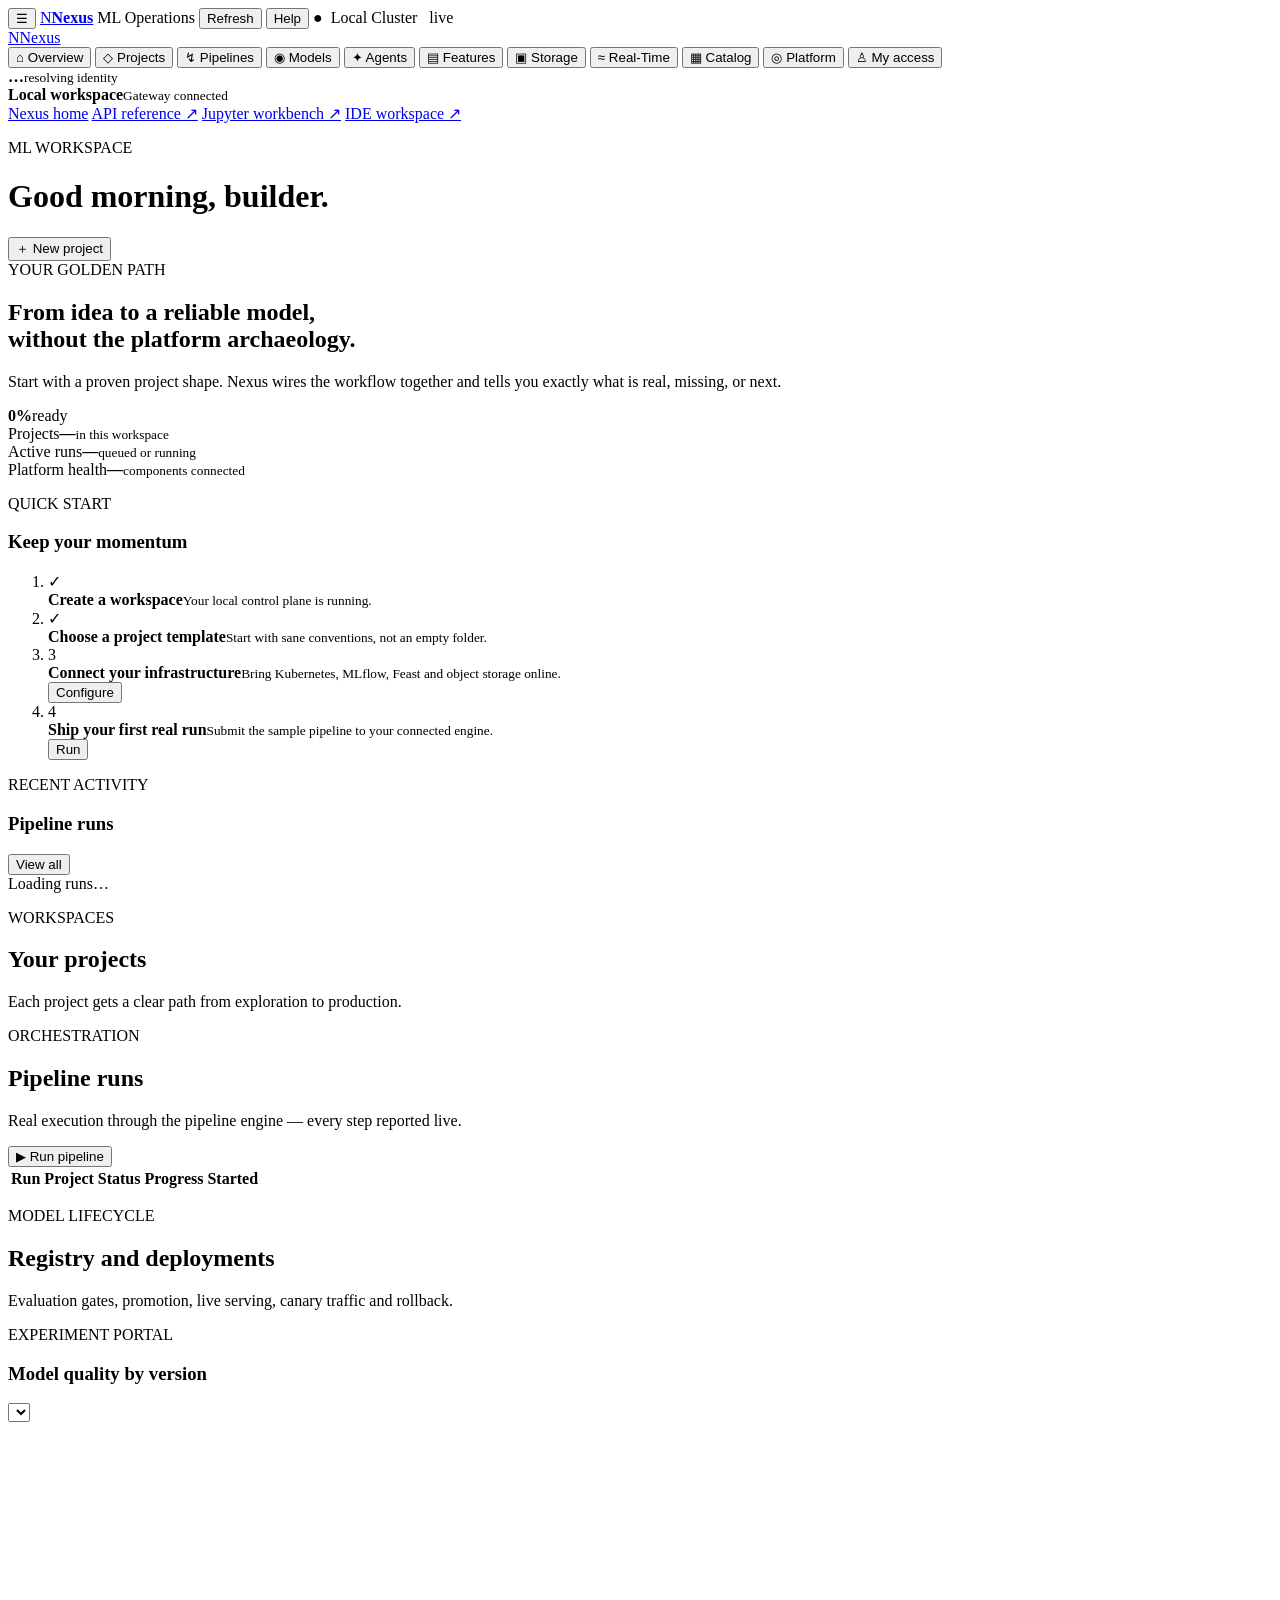
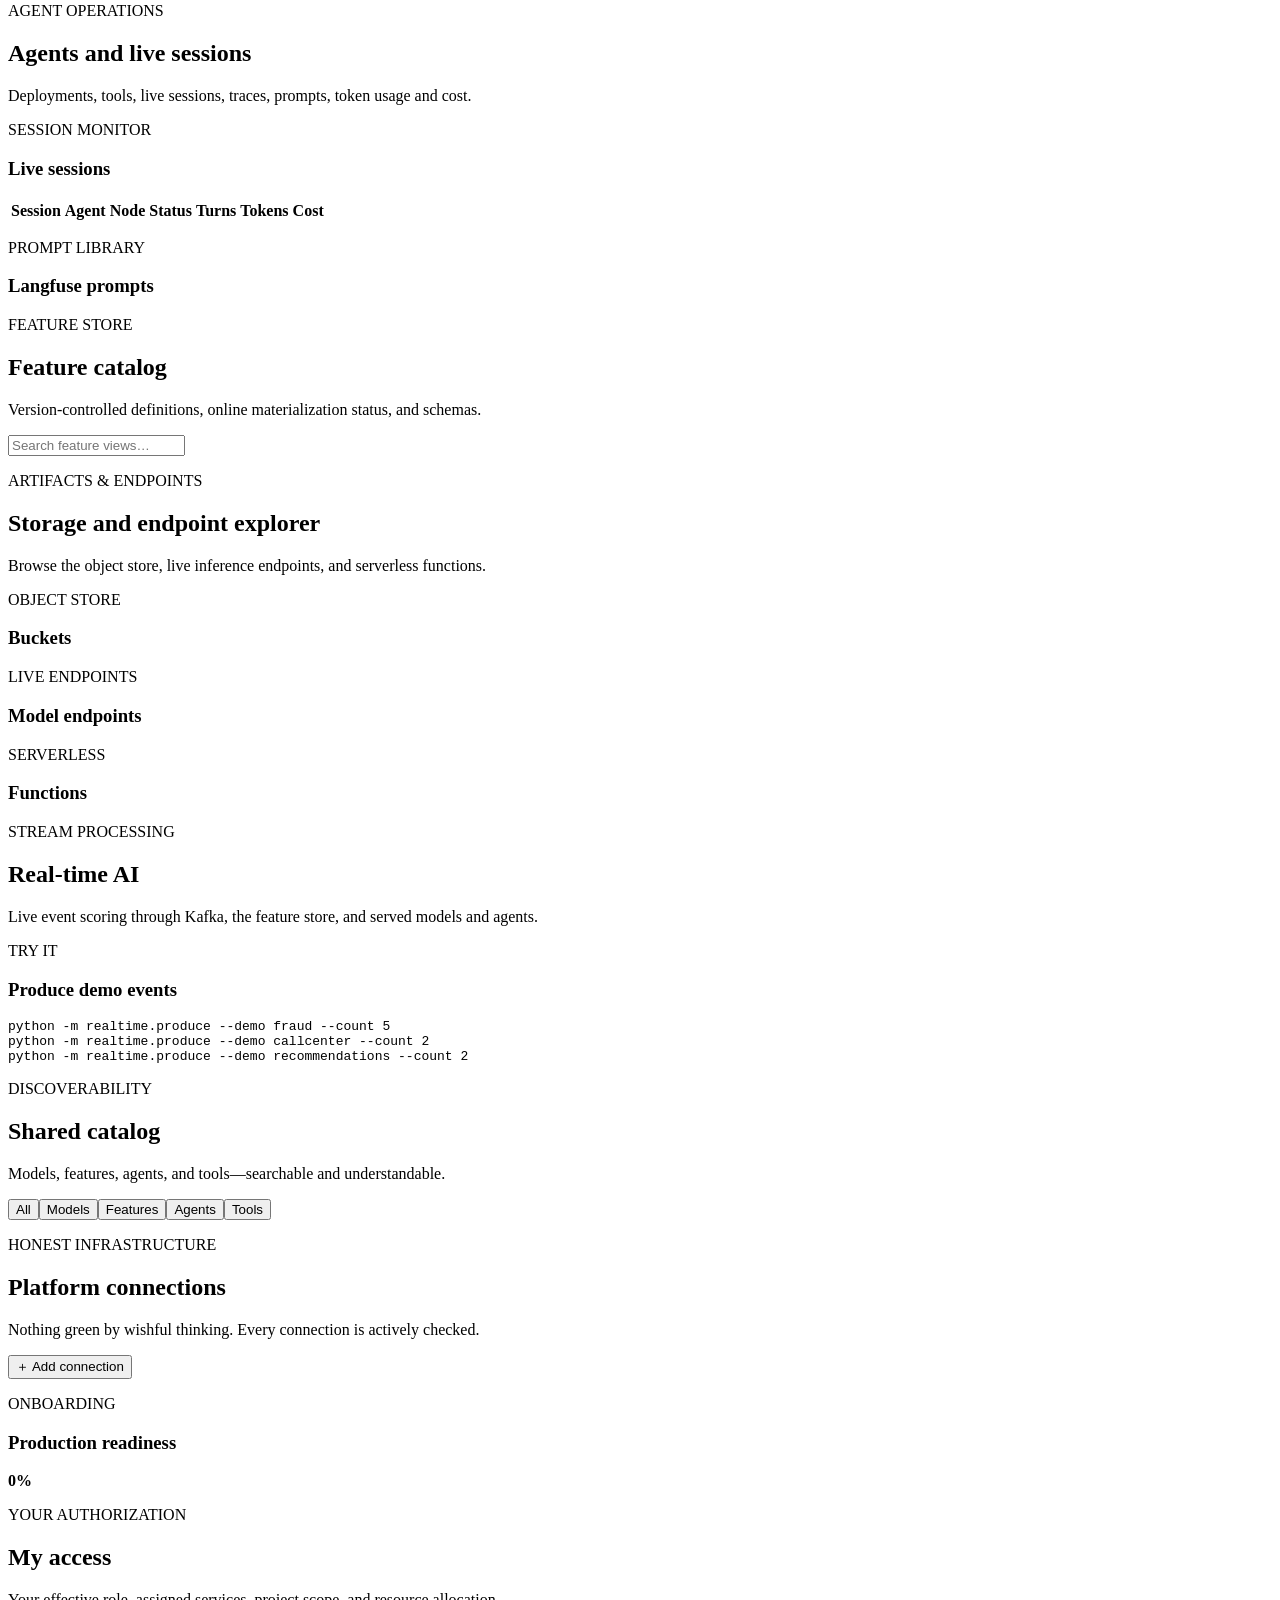
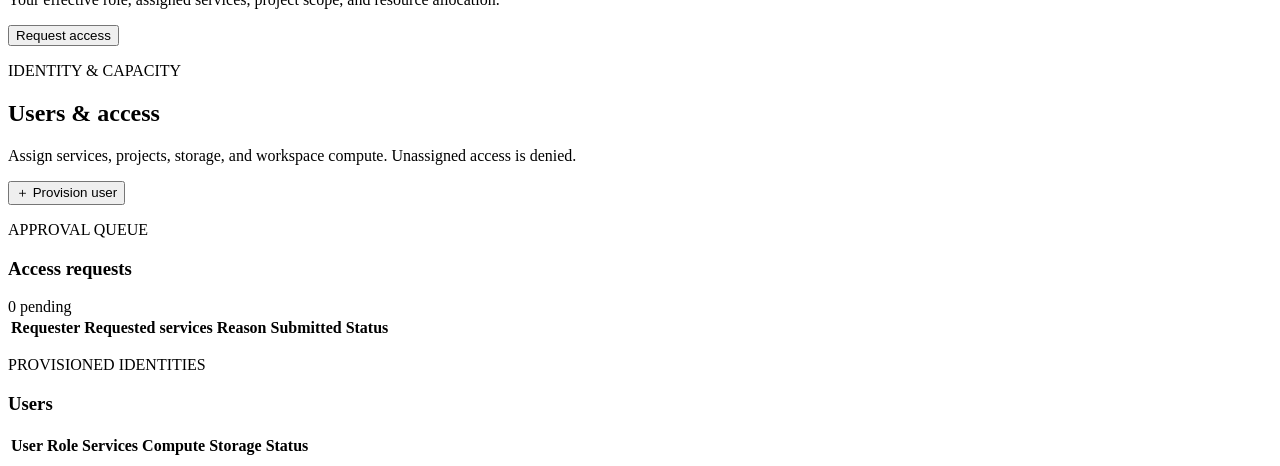
==== go/cmd/gateway/web/console.html @ 567560a2 "feat(auth): require login for console access" ====
<!doctype html>
<html lang="en">
<head>
  <meta charset="UTF-8">
  <meta name="viewport" content="width=device-width, initial-scale=1">
  <title>Nexus Console — ML work without the maze</title>
  <link rel="stylesheet" href="/styles.css">
</head>
<body>
  <div class="app-bar">
    <button class="icon-button" id="sidebar-toggle" aria-label="Collapse navigation" aria-expanded="true" title="Collapse navigation">☰</button>
    <a class="app-brand" href="#" data-view-target="overview"><span class="brand-mark">N</span><b>Nexus</b></a>
    <span class="workspace-label">ML Operations</span>
    <span class="app-spacer"></span>
    <button class="app-action" id="refresh-view">Refresh</button>
    <button class="app-action" id="open-help">Help</button>
    <a class="app-action logout-action" id="logout-link" href="/auth/logout" hidden>Log out</a>
    <span class="menu-user" id="menu-user"></span>
    <span class="menu-status" id="live-indicator">●&nbsp; Local Cluster&nbsp;&nbsp; live</span>
  </div>
  <div class="shell">
    <aside>
      <a class="brand" href="#"><span class="brand-mark">N</span><span>Nexus</span></a>
      <nav aria-label="Main navigation">
        <button class="nav-item active" data-view="overview"><span>⌂</span> Overview</button>
        <button class="nav-item" data-view="projects"><span>◇</span> Projects</button>
        <button class="nav-item" data-view="pipelines"><span>↯</span> Pipelines</button>
        <button class="nav-item" data-view="models"><span>◉</span> Models</button>
        <button class="nav-item" data-view="agents"><span>✦</span> Agents</button>
        <button class="nav-item" data-view="features"><span>▤</span> Features</button>
        <button class="nav-item" data-view="storage"><span>▣</span> Storage</button>
        <button class="nav-item" data-view="realtime"><span>≈</span> Real-Time</button>
        <button class="nav-item" data-view="catalog"><span>▦</span> Catalog</button>
        <button class="nav-item" data-view="platform"><span>◎</span> Platform</button>
        <button class="nav-item" data-view="profile"><span>♙</span> My access</button>
        <button class="nav-item" data-view="access" data-admin-only hidden><span>◈</span> Users &amp; access</button>
      </nav>
      <div class="sidebar-footer">
        <div class="cluster user-chip"><i id="user-dot"></i><span><b id="user-name">…</b><small id="user-role">resolving identity</small></span></div>
        <div class="cluster"><i></i><span><b>Local workspace</b><small>Gateway connected</small></span></div>
        <a href="/">Nexus home</a>
        <a href="/api-docs.html" target="_blank">API reference ↗</a>
        <a href="#" id="workbench-link" target="_blank">Jupyter workbench ↗</a>
        <a href="#" id="ide-link" target="_blank">IDE workspace ↗</a>
      </div>
    </aside>

    <main>
      <header>
        <div><p class="eyebrow">ML WORKSPACE</p><h1 id="page-title">Good morning, builder.</h1></div>
        <button class="primary" id="new-project" data-perm="projects_write">＋ New project</button>
      </header>

      <section id="overview" class="view active">
        <div class="hero">
          <div><span class="pill">YOUR GOLDEN PATH</span><h2>From idea to a reliable model,<br>without the platform archaeology.</h2>
          <p>Start with a proven project shape. Nexus wires the workflow together and tells you exactly what is real, missing, or next.</p></div>
          <div class="progress-ring" id="progress-ring"><strong>0%</strong><span>ready</span></div>
        </div>

        <div class="stat-grid">
          <article class="summary-link" role="button" tabindex="0" data-view-target="projects"><span>Projects</span><strong id="stat-projects">—</strong><small>in this workspace</small></article>
          <article class="summary-link" role="button" tabindex="0" data-view-target="pipelines"><span>Active runs</span><strong id="stat-runs">—</strong><small>queued or running</small></article>
          <article class="summary-link" role="button" tabindex="0" data-view-target="platform"><span>Platform health</span><strong id="stat-health">—</strong><small>components connected</small></article>
        </div>

        <div class="split">
          <article class="panel">
            <div class="panel-heading"><div><p class="eyebrow">QUICK START</p><h3>Keep your momentum</h3></div></div>
            <ol class="checklist">
              <li class="done"><span>✓</span><div><b>Create a workspace</b><small>Your local control plane is running.</small></div></li>
              <li class="done"><span>✓</span><div><b>Choose a project template</b><small>Start with sane conventions, not an empty folder.</small></div></li>
              <li><span>3</span><div><b>Connect your infrastructure</b><small>Bring Kubernetes, MLflow, Feast and object storage online.</small></div><button data-view-target="platform">Configure</button></li>
              <li><span>4</span><div><b>Ship your first real run</b><small>Submit the sample pipeline to your connected engine.</small></div><button data-view-target="pipelines">Run</button></li>
            </ol>
          </article>
          <article class="panel">
            <div class="panel-heading"><div><p class="eyebrow">RECENT ACTIVITY</p><h3>Pipeline runs</h3></div><button class="link" data-view-target="pipelines">View all</button></div>
            <div id="recent-runs" class="run-list loading">Loading runs…</div>
          </article>
        </div>
      </section>

      <section id="projects" class="view"><div class="section-heading"><div><p class="eyebrow">WORKSPACES</p><h2>Your projects</h2><p>Each project gets a clear path from exploration to production.</p></div></div><div id="project-grid" class="card-grid"></div></section>

      <section id="pipelines" class="view">
        <div class="section-heading"><div><p class="eyebrow">ORCHESTRATION</p><h2>Pipeline runs</h2><p>Real execution through the pipeline engine — every step reported live.</p></div><button class="primary" id="run-pipeline" data-perm="pipelines_write">▶ Run pipeline</button></div>
        <div class="panel table-wrap"><table><thead><tr><th>Run</th><th>Project</th><th>Status</th><th>Progress</th><th>Started</th></tr></thead><tbody id="run-table"></tbody></table></div>
      </section>

      <section id="models" class="view">
        <div class="section-heading"><div><p class="eyebrow">MODEL LIFECYCLE</p><h2>Registry and deployments</h2><p>Evaluation gates, promotion, live serving, canary traffic and rollback.</p></div></div>
        <div class="panel chart-panel"><div class="panel-heading"><div><p class="eyebrow">EXPERIMENT PORTAL</p><h3>Model quality by version</h3></div><select id="metric-select"></select></div><canvas id="metric-chart" height="160"></canvas></div>
        <div id="model-grid" class="card-grid"></div>
      </section>

      <section id="agents" class="view">
        <div class="section-heading"><div><p class="eyebrow">AGENT OPERATIONS</p><h2>Agents and live sessions</h2><p>Deployments, tools, live sessions, traces, prompts, token usage and cost.</p></div></div>
        <div id="agent-summary" class="stat-grid"></div>
        <div id="agent-grid" class="card-grid"></div>
        <div class="split">
          <article class="panel table-wrap agent-traces"><div class="panel-heading"><div><p class="eyebrow">SESSION MONITOR</p><h3>Live sessions</h3></div></div><table><thead><tr><th>Session</th><th>Agent</th><th>Node</th><th>Status</th><th>Turns</th><th>Tokens</th><th>Cost</th></tr></thead><tbody id="session-table"></tbody></table></article>
          <article class="panel"><div class="panel-heading"><div><p class="eyebrow">PROMPT LIBRARY</p><h3>Langfuse prompts</h3></div></div><div id="prompt-list" class="prompt-list"></div></article>
        </div>
      </section>

      <section id="features" class="view">
        <div class="section-heading"><div><p class="eyebrow">FEATURE STORE</p><h2>Feature catalog</h2><p>Version-controlled definitions, online materialization status, and schemas.</p></div><input type="search" id="feature-search" placeholder="Search feature views…"></div>
        <div id="feature-grid" class="card-grid"></div>
      </section>

      <section id="storage" class="view">
        <div class="section-heading"><div><p class="eyebrow">ARTIFACTS &amp; ENDPOINTS</p><h2>Storage and endpoint explorer</h2><p>Browse the object store, live inference endpoints, and serverless functions.</p></div></div>
        <div class="split storage-layout">
          <article class="panel"><div class="panel-heading"><div><p class="eyebrow">OBJECT STORE</p><h3 id="storage-title">Buckets</h3></div><button class="link" id="storage-up" hidden>← Back</button></div><div id="storage-browser" class="storage-browser"></div></article>
          <div class="endpoint-stack">
            <article class="panel"><div class="panel-heading"><div><p class="eyebrow">LIVE ENDPOINTS</p><h3>Model endpoints</h3></div></div><div id="endpoint-list" class="endpoint-list"></div></article>
            <article class="panel"><div class="panel-heading"><div><p class="eyebrow">SERVERLESS</p><h3>Functions</h3></div></div><div id="function-list" class="endpoint-list"></div></article>
          </div>
        </div>
      </section>

      <section id="realtime" class="view">
        <div class="section-heading"><div><p class="eyebrow">STREAM PROCESSING</p><h2>Real-time AI</h2><p>Live event scoring through Kafka, the feature store, and served models and agents.</p></div></div>
        <div id="realtime-grid" class="card-grid realtime-grid"></div>
        <article class="panel"><div class="panel-heading"><div><p class="eyebrow">TRY IT</p><h3>Produce demo events</h3></div></div><pre class="hint">python -m realtime.produce --demo fraud --count 5
python -m realtime.produce --demo callcenter --count 2
python -m realtime.produce --demo recommendations --count 2</pre></article>
      </section>

      <section id="catalog" class="view"><div class="section-heading"><div><p class="eyebrow">DISCOVERABILITY</p><h2>Shared catalog</h2><p>Models, features, agents, and tools—searchable and understandable.</p></div><div class="filters"><button class="active" data-kind="">All</button><button data-kind="model">Models</button><button data-kind="feature">Features</button><button data-kind="agent">Agents</button><button data-kind="tool">Tools</button></div></div><div id="catalog-grid" class="card-grid"></div></section>

      <section id="platform" class="view"><div class="section-heading"><div><p class="eyebrow">HONEST INFRASTRUCTURE</p><h2>Platform connections</h2><p>Nothing green by wishful thinking. Every connection is actively checked.</p></div><button class="primary" id="add-connection" data-perm="connections_write">＋ Add connection</button></div><div class="platform-layout"><div class="panel"><div class="panel-heading"><div><p class="eyebrow">ONBOARDING</p><h3>Production readiness</h3></div><strong id="readiness-percent">0%</strong></div><ol id="readiness-list" class="checklist"></ol></div><div><div id="connection-grid" class="card-grid connection-grid"></div><div id="component-grid" class="component-grid"></div></div></div></section>

      <section id="profile" class="view">
        <div class="section-heading"><div><p class="eyebrow">YOUR AUTHORIZATION</p><h2>My access</h2><p>Your effective role, assigned services, project scope, and resource allocation.</p></div><button class="primary" id="request-access">Request access</button></div>
        <div id="my-access-summary"></div>
      </section>

      <section id="access" class="view">
        <div class="section-heading"><div><p class="eyebrow">IDENTITY &amp; CAPACITY</p><h2>Users &amp; access</h2><p>Assign services, projects, storage, and workspace compute. Unassigned access is denied.</p></div><button class="primary" id="add-user-access" data-perm="access_manage">＋ Provision user</button></div>
        <div class="access-admin-stack">
          <article class="panel table-wrap"><div class="panel-heading table-heading"><div><p class="eyebrow">APPROVAL QUEUE</p><h3>Access requests</h3></div><span class="tag" id="access-request-count">0 pending</span></div><table><thead><tr><th>Requester</th><th>Requested services</th><th>Reason</th><th>Submitted</th><th>Status</th><th></th></tr></thead><tbody id="access-request-table"></tbody></table></article>
          <article class="panel table-wrap"><div class="panel-heading table-heading"><div><p class="eyebrow">PROVISIONED IDENTITIES</p><h3>Users</h3></div></div><table><thead><tr><th>User</th><th>Role</th><th>Services</th><th>Compute</th><th>Storage</th><th>Status</th><th></th></tr></thead><tbody id="access-table"></tbody></table></article>
        </div>
      </section>
    </main>
  </div>

  <dialog id="project-dialog">
    <form id="project-form">
      <p class="eyebrow">NEW PROJECT</p><h2>What are you building?</h2><p>Pick the closest starting point. You can change every part later.</p>
      <label>Project name<input name="name" required minlength="3" placeholder="e.g. churn-prediction"></label>
      <label>What is it for?<textarea name="description" placeholder="A short, useful description"></textarea></label>
      <label>Starting template<select name="template"><option value="tabular-classification">Tabular classification</option><option value="forecasting">Time-series forecasting</option><option value="rag-agent">RAG / AI agent</option><option value="blank">Blank expert workspace</option></select></label>
      <p class="form-error" id="form-error"></p><div class="form-actions"><button class="secondary" type="button" data-dialog-close>Cancel</button><button class="primary" type="submit">Create project</button></div>
    </form>
  </dialog>

  <dialog id="submit-dialog">
    <form id="submit-form">
      <p class="eyebrow">RUN PIPELINE</p><h2>Submit a real run</h2><p>The engine executes each step in a container and reports back live.</p>
      <label>Project<select name="project_id" id="submit-project"></select></label>
      <label>Pipeline<select name="name"><option value="training-pipeline">training-pipeline</option></select></label>
      <p class="form-error" id="submit-error"></p><div class="form-actions"><button class="secondary" type="button" data-dialog-close>Cancel</button><button class="primary" type="submit">Submit run</button></div>
    </form>
  </dialog>

  <dialog id="connection-dialog">
    <form id="connection-form">
      <p class="eyebrow">CONNECT SERVICE</p><h2>Add infrastructure</h2><p>Nexus stores only a Kubernetes Secret reference, never raw credentials.</p>
      <label>Service<select name="type"><option value="kubernetes">Kubernetes</option><option value="mlflow">MLflow</option><option value="s3">S3 / MinIO</option><option value="kafka">Kafka REST</option><option value="langfuse">Langfuse</option><option value="prefect">Prefect</option><option value="redis">Redis / Feast</option></select></label>
      <label>Connection name<input name="name" required placeholder="e.g. production-mlflow"></label>
      <label>Health endpoint<input name="endpoint" required type="url" placeholder="https://mlflow.example.com/health"></label>
      <label>Kubernetes Secret<input name="secret_ref" required placeholder="mlflow-credentials"></label>
      <p class="form-error" id="connection-error"></p><div class="form-actions"><button class="secondary" type="button" data-dialog-close>Cancel</button><button class="primary" type="submit">Save and test</button></div>
    </form>
  </dialog>

  <dialog id="access-dialog">
    <form id="access-form" class="provisioning-form">
      <header class="modal-header"><p class="eyebrow">USER PROVISIONING</p><h2>Assign platform access</h2><p>The subject must exactly match the identity provider's <code>sub</code> claim.</p></header>
      <div class="modal-scroll">
        <input name="original_subject" type="hidden"><input name="request_id" type="hidden">
        <section class="form-section"><div class="form-section-title"><span>1</span><div><h3>Identity</h3><p>Who receives this access?</p></div></div>
          <div class="form-grid"><label>Identity subject<input name="subject" required placeholder="e.g. 00u123abc"></label><label>Email<input name="email" type="email" placeholder="user@example.com"></label><label>Role<select name="role"><option value="user">Normal user</option><option value="admin">Administrator</option></select></label></div>
        </section>
        <section class="form-section"><div class="form-section-title"><span>2</span><div><h3>Services and projects</h3><p>Apply least privilege; users can request more later.</p></div></div>
          <div class="checkbox-grid" id="service-grants"></div><label>Assigned project IDs<input name="project_ids" placeholder="prj-a, prj-b"></label>
        </section>
        <section class="form-section"><div class="form-section-title"><span>3</span><div><h3>Resource allocation</h3><p>Set hard workspace and execution boundaries.</p></div></div>
          <div class="quota-grid"><label>vCPUs<input name="vcpus" type="number" min="0" value="2"></label><label>Memory (GB)<input name="memory_gb" type="number" min="0" value="4"></label><label>Maximum VMs<input name="max_vms" type="number" min="0" value="1"></label><label>Maximum projects<input name="max_projects" type="number" min="0" value="2"></label><label>Concurrent runs<input name="max_runs" type="number" min="0" value="1"></label><label>Storage (GB)<input name="storage_gb" type="number" min="0" value="10"></label></div>
          <label>Storage buckets<input name="buckets" placeholder="mlaiops-artifacts, user-data"></label>
        </section>
        <section class="form-section form-section-warning"><label class="inline-check"><input name="disabled" type="checkbox"> Suspend this user immediately</label></section>
      </div>
      <footer class="modal-footer"><p class="form-error" id="access-error"></p><div class="form-actions"><button class="secondary" type="button" data-dialog-close>Cancel</button><button class="primary" type="submit">Save access</button></div></footer>
    </form>
  </dialog>

  <dialog id="access-request-dialog">
    <form id="access-request-form" class="provisioning-form compact-modal">
      <header class="modal-header"><p class="eyebrow">ACCESS REQUEST</p><h2>Request platform access</h2><p>Tell your platform administrators what you need and why.</p></header>
      <div class="modal-scroll"><section class="form-section"><div class="form-section-title"><span>1</span><div><h3>Services</h3><p>Select only the capabilities needed for your work.</p></div></div><div class="checkbox-grid" id="request-service-grants"></div></section><section class="form-section"><div class="form-section-title"><span>2</span><div><h3>Business reason</h3><p>Include the project, team, and expected usage.</p></div></div><label>Reason<textarea name="reason" required minlength="10" rows="5" placeholder="I need pipelines and models for the customer churn project…"></textarea></label></section></div>
      <footer class="modal-footer"><p class="form-error" id="access-request-error"></p><div class="form-actions"><button class="secondary" type="button" data-dialog-close>Cancel</button><button class="primary" type="submit">Submit request</button></div></footer>
    </form>
  </dialog>

  <dialog id="chat-dialog">
    <div class="detail-sheet chat-sheet">
      <p class="eyebrow">AGENT TEST CONSOLE</p><h2 id="chat-agent-name">Agent</h2>
      <div id="chat-log" class="chat-log"><p class="empty">Ask something — the turn runs through the real agent runtime.</p></div>
      <form id="chat-form"><input id="chat-input" placeholder="e.g. When are invoices issued?" autocomplete="off" required><button class="secondary" type="button" data-dialog-close>Cancel</button><button class="primary" type="submit">Send</button></form>
    </div>
  </dialog>

  <dialog id="predict-dialog">
    <div class="detail-sheet">
      <p class="eyebrow">INFERENCE TEST CONSOLE</p><h2 id="predict-model-name">Model</h2>
      <form id="predict-form">
        <label>Request payload (mlflow /invocations)<textarea id="predict-input" rows="5">{"inputs": [[0.1, -1.2, 0.5, 2.0, 0.3, -0.7, 1.1, 0.0, -0.4, 0.9, -1.5, 0.2]]}</textarea></label>
        <div class="form-actions"><button class="secondary" type="button" data-dialog-close>Cancel</button><button class="primary" type="submit">Send prediction request</button></div>
      </form>
      <pre id="predict-output" class="hint"></pre>
    </div>
  </dialog>

  <dialog id="traffic-dialog">
    <form id="traffic-form">
      <p class="eyebrow">AGENT TRAFFIC</p><h2>Set canary traffic</h2><p>Choose the percentage of requests routed to the canary version.</p>
      <label>Canary weight <span id="traffic-value">10%</span><input id="traffic-weight" name="canary_weight" type="range" min="0" max="100" value="10"></label>
      <p class="form-error" id="traffic-error"></p><div class="form-actions"><button class="secondary" type="button" data-dialog-close>Cancel</button><button class="primary" type="submit">Update traffic</button></div>
    </form>
  </dialog>

  <dialog id="function-dialog">
    <form id="function-form">
      <p class="eyebrow">SERVERLESS FUNCTION</p><h2 id="function-name">Invoke function</h2>
      <label>JSON payload<textarea id="function-payload" rows="6">{}</textarea></label>
      <p class="form-error" id="function-error"></p><pre id="function-output" class="hint"></pre>
      <div class="form-actions"><button class="secondary" type="button" data-dialog-close>Cancel</button><button class="primary" type="submit">Invoke function</button></div>
    </form>
  </dialog>

  <dialog id="about-dialog"><div class="detail-sheet"><p class="eyebrow">ABOUT</p><h2>Nexus</h2><div id="about-detail"></div><div class="form-actions"><button class="secondary" type="button" data-dialog-close>Close</button></div></div></dialog>
  <dialog id="preview-dialog"><div class="detail-sheet"><div id="preview-detail"></div><div class="form-actions"><button class="secondary" type="button" data-dialog-close>Close</button></div></div></dialog>
  <dialog id="run-dialog"><div class="detail-sheet"><div id="run-detail"></div><div class="form-actions"><button class="secondary" type="button" data-dialog-close>Close</button></div></div></dialog>
  <dialog id="metadata-dialog"><div class="detail-sheet"><div id="metadata-detail"></div><div class="form-actions"><button class="secondary" type="button" data-dialog-close>Close</button></div></div></dialog>
  <div id="toast" role="status"></div>
  <script src="/app.js"></script>
</body>
</html>
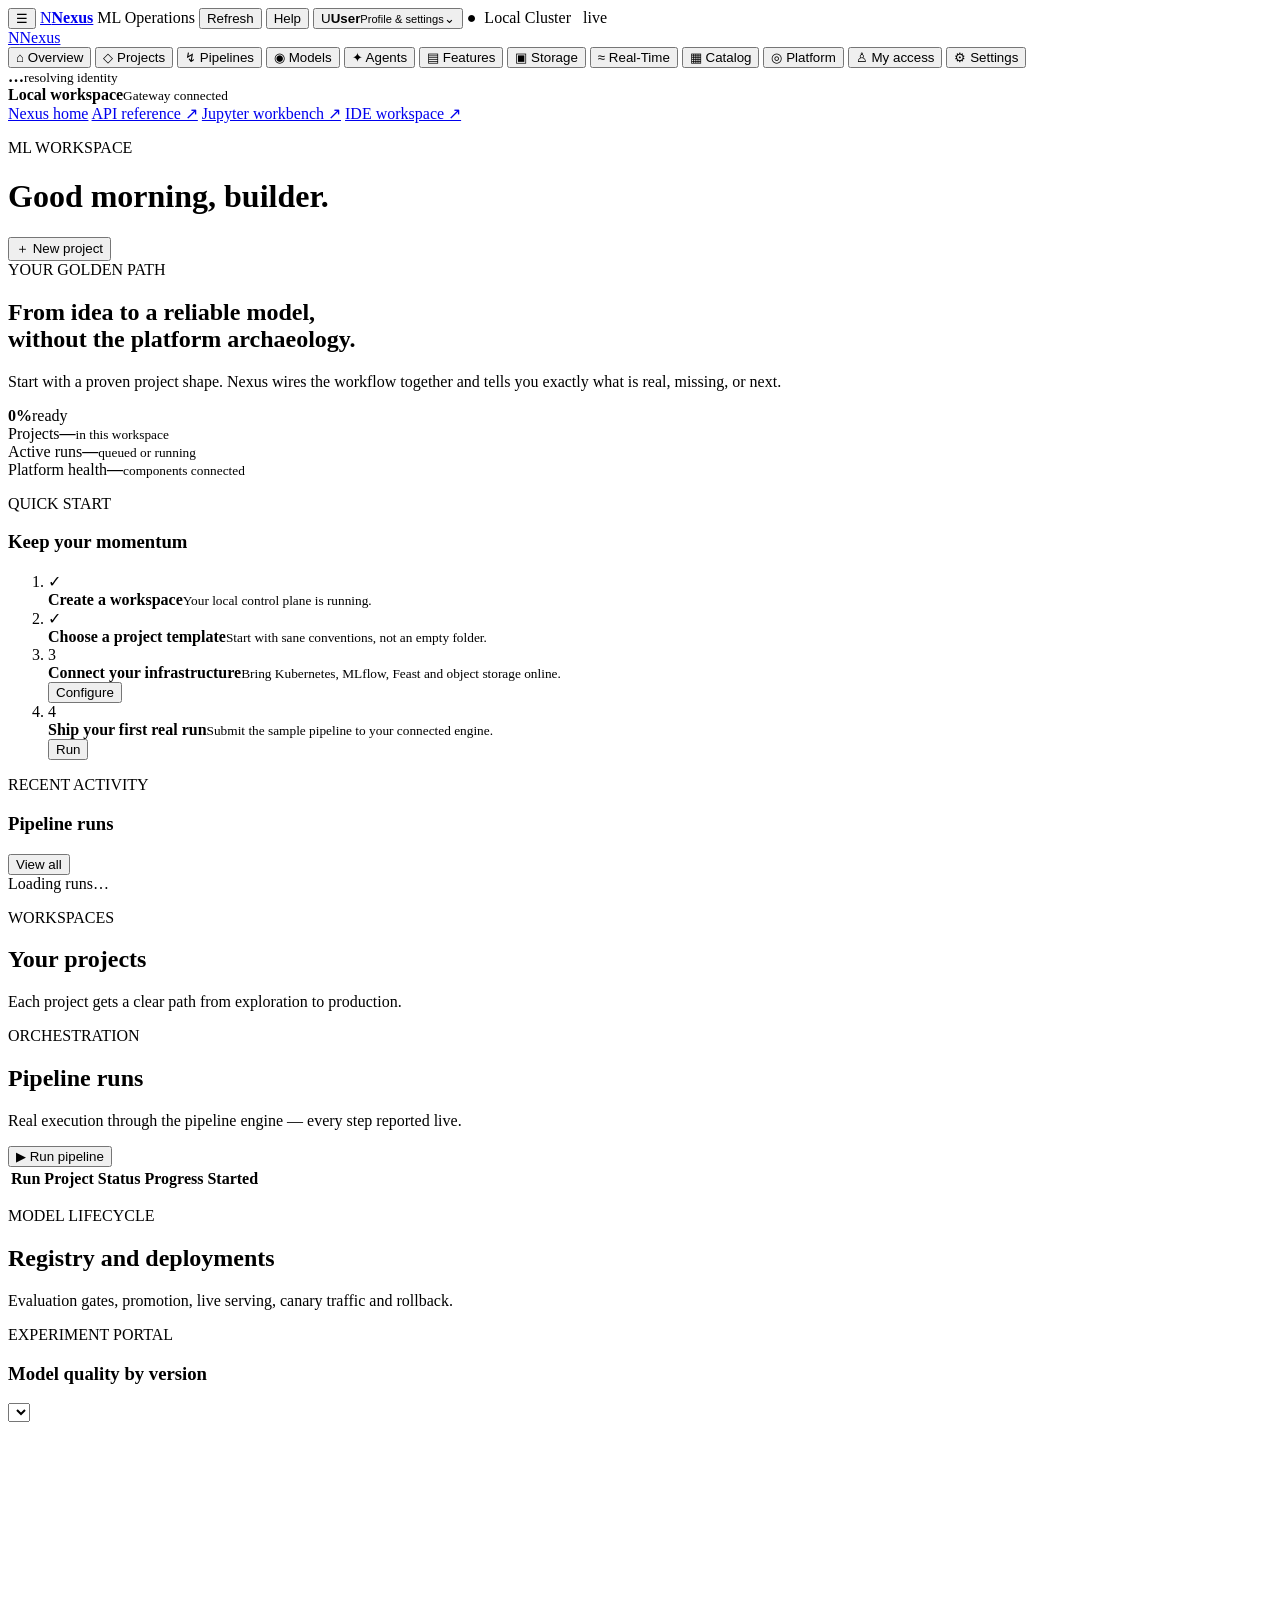
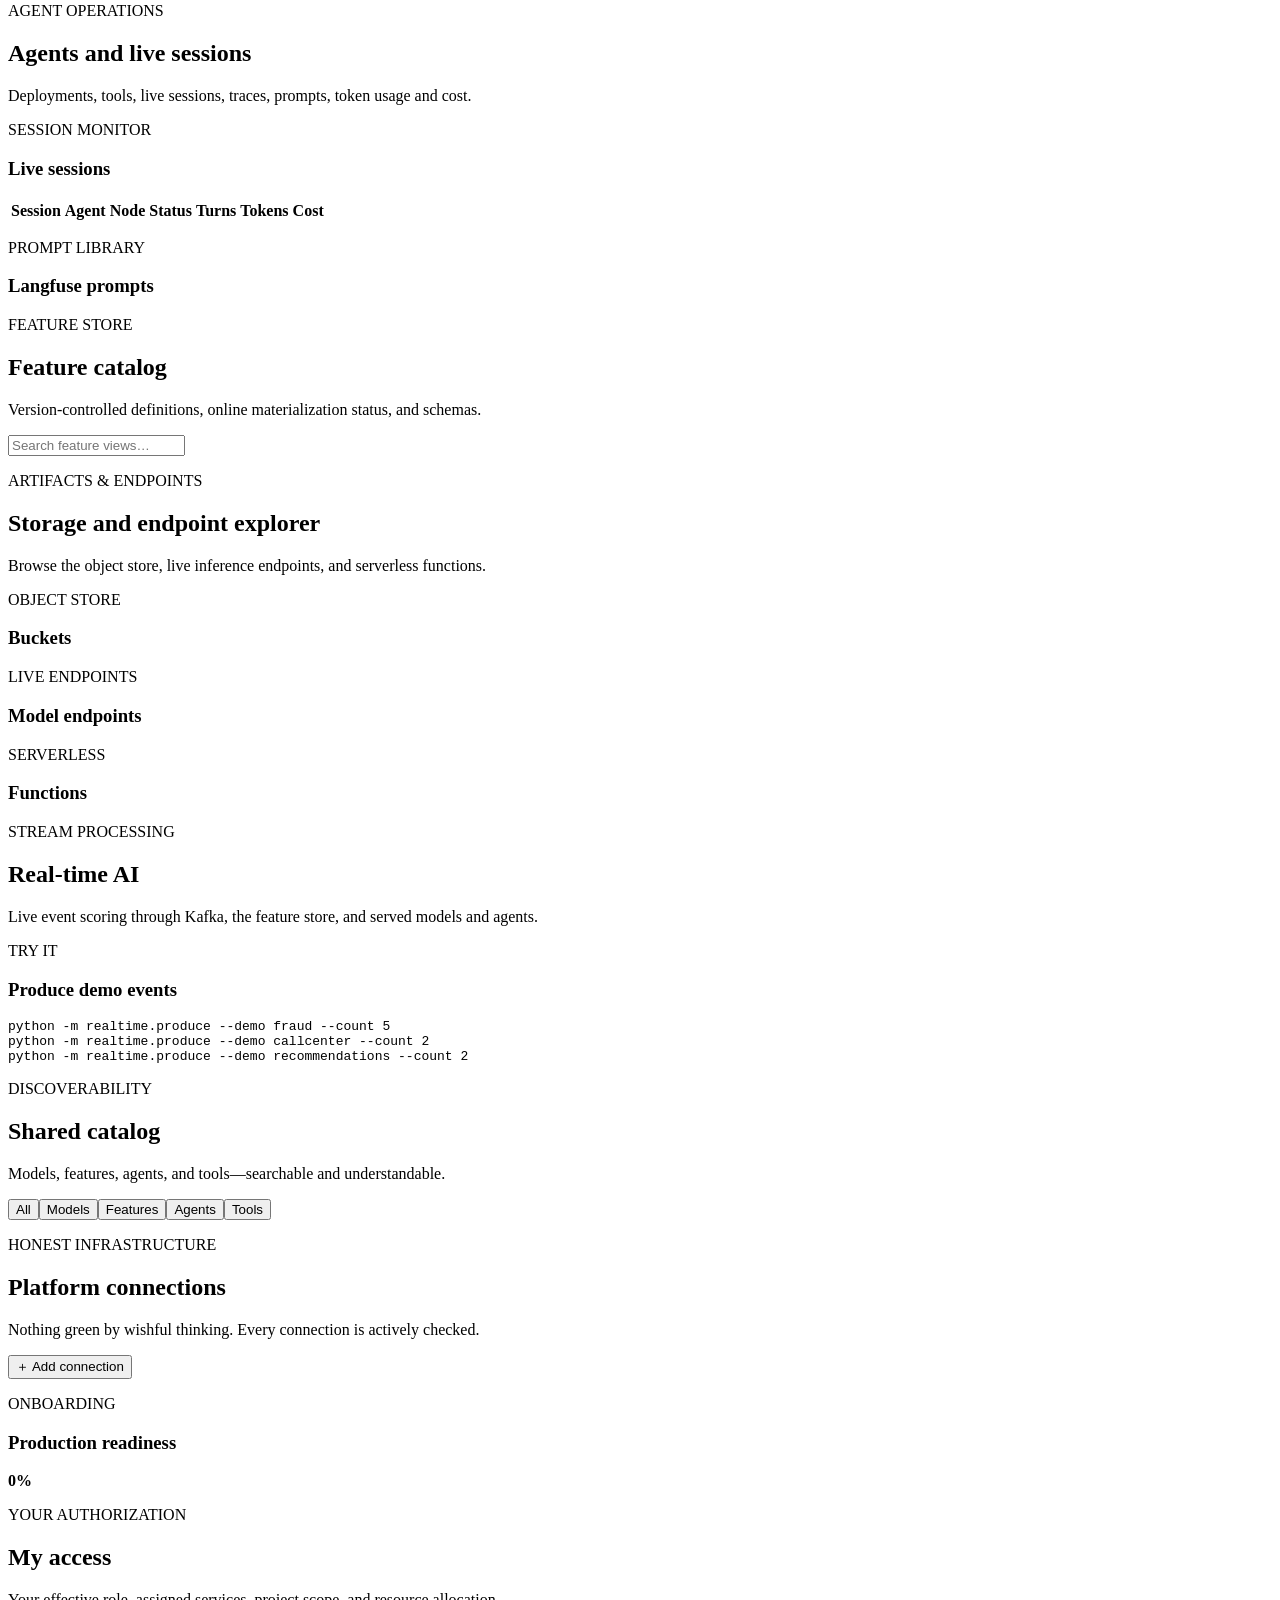
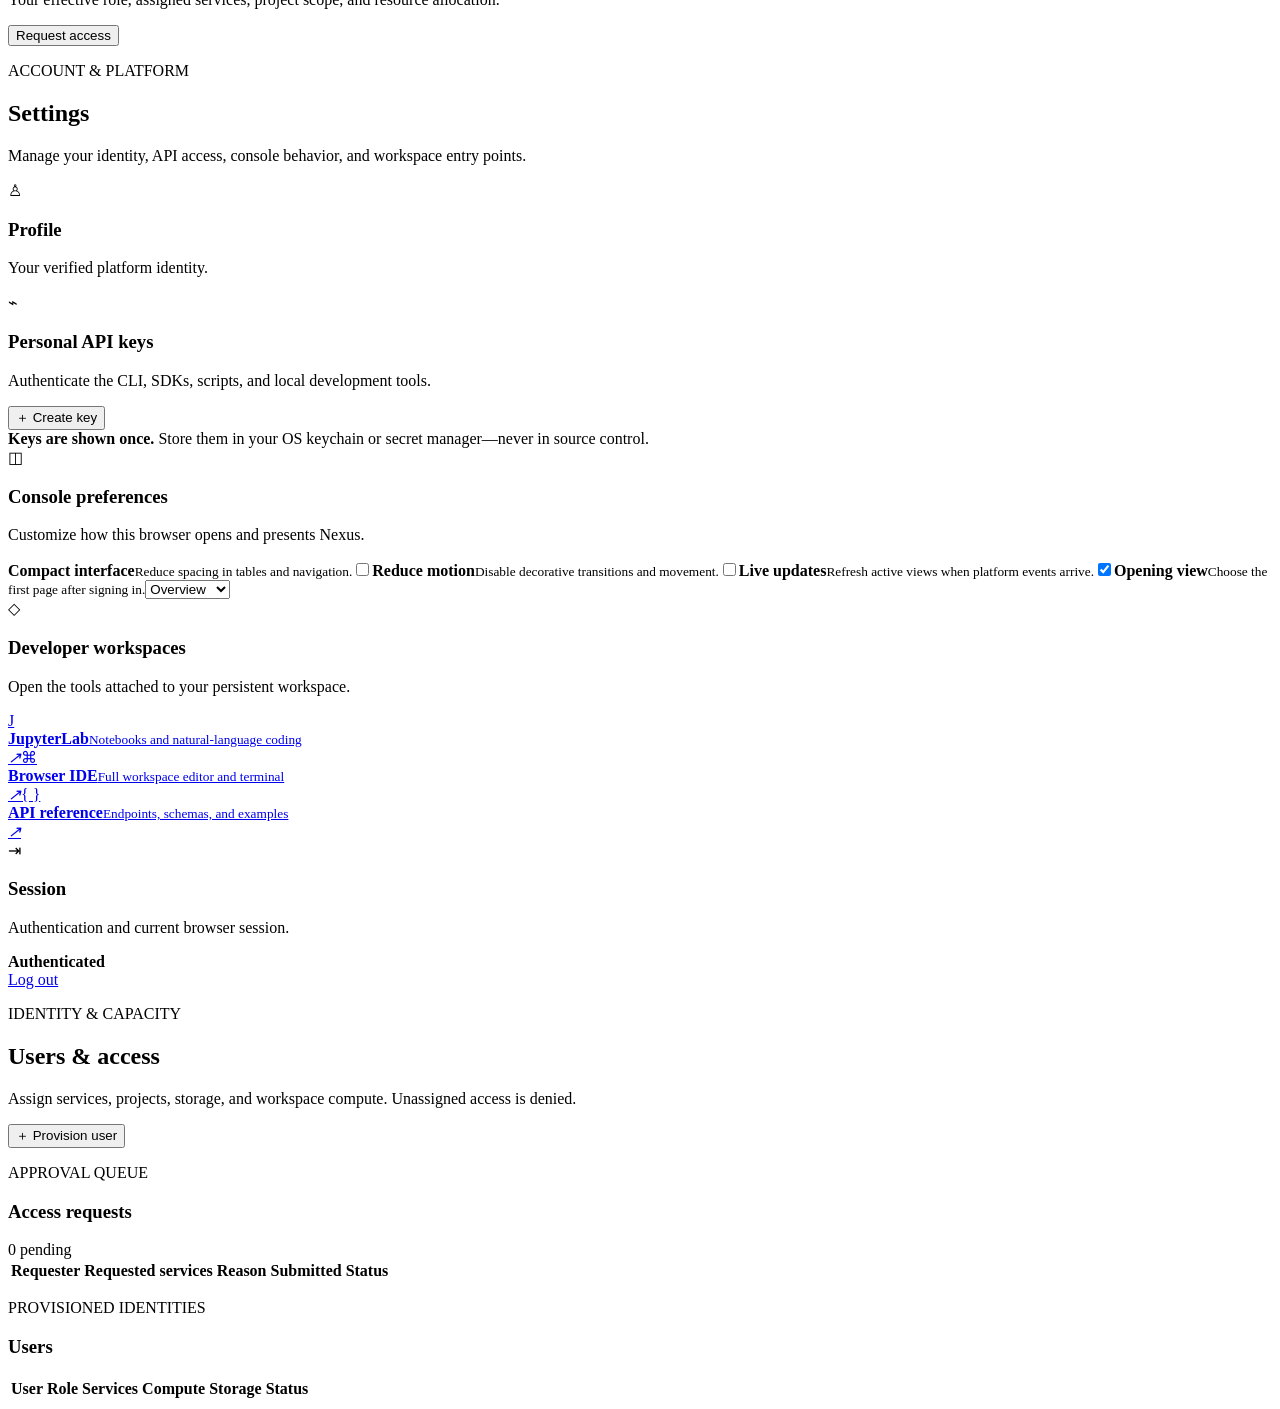
==== commit 5b074f5e: "feat(settings): add account controls and scoped API keys" ====
--- a/go/cmd/gateway/web/console.html
+++ b/go/cmd/gateway/web/console.html
@@ -14,8 +14,7 @@
     <span class="app-spacer"></span>
     <button class="app-action" id="refresh-view">Refresh</button>
     <button class="app-action" id="open-help">Help</button>
-    <a class="app-action logout-action" id="logout-link" href="/auth/logout" hidden>Log out</a>
-    <span class="menu-user" id="menu-user"></span>
+    <button class="account-button" id="account-button" type="button" aria-label="Open profile settings"><span class="account-avatar" id="account-avatar">U</span><span class="account-copy"><b id="menu-user">User</b><small>Profile &amp; settings</small></span><span>⌄</span></button>
     <span class="menu-status" id="live-indicator">●&nbsp; Local Cluster&nbsp;&nbsp; live</span>
   </div>
   <div class="shell">
@@ -33,6 +32,7 @@
         <button class="nav-item" data-view="catalog"><span>▦</span> Catalog</button>
         <button class="nav-item" data-view="platform"><span>◎</span> Platform</button>
         <button class="nav-item" data-view="profile"><span>♙</span> My access</button>
+        <button class="nav-item" data-view="settings"><span>⚙</span> Settings</button>
         <button class="nav-item" data-view="access" data-admin-only hidden><span>◈</span> Users &amp; access</button>
       </nav>
       <div class="sidebar-footer">
@@ -42,6 +42,7 @@
         <a href="/api-docs.html" target="_blank">API reference ↗</a>
         <a href="#" id="workbench-link" target="_blank">Jupyter workbench ↗</a>
         <a href="#" id="ide-link" target="_blank">IDE workspace ↗</a>
+        <a class="sidebar-logout logout-action" href="/auth/logout" hidden>Log out <span>↗</span></a>
       </div>
     </aside>
 
@@ -135,6 +136,17 @@
       <section id="profile" class="view">
         <div class="section-heading"><div><p class="eyebrow">YOUR AUTHORIZATION</p><h2>My access</h2><p>Your effective role, assigned services, project scope, and resource allocation.</p></div><button class="primary" id="request-access">Request access</button></div>
         <div id="my-access-summary"></div>
+      </section>
+
+      <section id="settings" class="view">
+        <div class="section-heading"><div><p class="eyebrow">ACCOUNT &amp; PLATFORM</p><h2>Settings</h2><p>Manage your identity, API access, console behavior, and workspace entry points.</p></div></div>
+        <div class="settings-layout">
+          <article class="panel settings-card profile-settings-card"><div class="settings-card-heading"><span class="settings-icon">♙</span><div><h3>Profile</h3><p>Your verified platform identity.</p></div></div><div id="settings-profile"></div></article>
+          <article class="panel settings-card api-token-card"><div class="settings-card-heading"><span class="settings-icon">⌁</span><div><h3>Personal API keys</h3><p>Authenticate the CLI, SDKs, scripts, and local development tools.</p></div><button class="primary" id="create-api-token">＋ Create key</button></div><div class="security-note"><b>Keys are shown once.</b> Store them in your OS keychain or secret manager—never in source control.</div><div id="api-token-list" class="settings-list"></div></article>
+          <article class="panel settings-card"><div class="settings-card-heading"><span class="settings-icon">◫</span><div><h3>Console preferences</h3><p>Customize how this browser opens and presents Nexus.</p></div></div><div class="setting-rows"><label class="setting-row"><span><b>Compact interface</b><small>Reduce spacing in tables and navigation.</small></span><input type="checkbox" id="setting-compact"></label><label class="setting-row"><span><b>Reduce motion</b><small>Disable decorative transitions and movement.</small></span><input type="checkbox" id="setting-motion"></label><label class="setting-row"><span><b>Live updates</b><small>Refresh active views when platform events arrive.</small></span><input type="checkbox" id="setting-live" checked></label><label class="setting-row"><span><b>Opening view</b><small>Choose the first page after signing in.</small></span><select id="setting-start-view"><option value="overview">Overview</option><option value="projects">Projects</option><option value="pipelines">Pipelines</option><option value="profile">My access</option><option value="settings">Settings</option></select></label></div></article>
+          <article class="panel settings-card"><div class="settings-card-heading"><span class="settings-icon">◇</span><div><h3>Developer workspaces</h3><p>Open the tools attached to your persistent workspace.</p></div></div><div class="workspace-actions"><a class="button-like" id="settings-jupyter" href="#" target="_blank"><span>J</span><div><b>JupyterLab</b><small>Notebooks and natural-language coding</small></div><i>↗</i></a><a class="button-like" id="settings-ide" href="#" target="_blank"><span>⌘</span><div><b>Browser IDE</b><small>Full workspace editor and terminal</small></div><i>↗</i></a><a class="button-like" href="/api-docs.html" target="_blank"><span>{ }</span><div><b>API reference</b><small>Endpoints, schemas, and examples</small></div><i>↗</i></a></div></article>
+          <article class="panel settings-card danger-settings"><div class="settings-card-heading"><span class="settings-icon">⇥</span><div><h3>Session</h3><p>Authentication and current browser session.</p></div></div><div class="session-row"><div><b id="settings-auth-mode">Authenticated</b><small id="settings-session-identity"></small></div><a class="secondary logout-action" href="/auth/logout">Log out</a></div></article>
+        </div>
       </section>
 
       <section id="access" class="view">
@@ -206,6 +218,17 @@
     </form>
   </dialog>
 
+  <dialog id="api-token-dialog">
+    <form id="api-token-form" class="provisioning-form compact-modal">
+      <header class="modal-header"><p class="eyebrow">PERSONAL API KEY</p><h2>Create a scoped key</h2><p>Use the smallest scope and shortest lifetime your tool needs.</p></header>
+      <div class="modal-scroll"><section class="form-section"><label>Key name<input name="name" required minlength="3" placeholder="e.g. laptop CLI"></label><label>Expires after<select name="expires_in_days"><option value="7">7 days</option><option value="30" selected>30 days</option><option value="90">90 days</option><option value="365">1 year</option></select></label></section><section class="form-section"><div class="form-section-title"><span>✓</span><div><h3>Service scopes</h3><p>The key cannot exceed your current access.</p></div></div><div class="checkbox-grid" id="token-service-scopes"></div></section><section class="form-section"><label>Project IDs <input name="project_ids" placeholder="Optional: prj-a, prj-b"></label></section></div>
+      <footer class="modal-footer"><p class="form-error" id="api-token-error"></p><div class="form-actions"><button class="secondary" type="button" data-dialog-close>Cancel</button><button class="primary" type="submit">Create key</button></div></footer>
+    </form>
+  </dialog>
+
+  <dialog id="api-token-secret-dialog"><div class="detail-sheet token-secret-sheet"><p class="eyebrow">KEY CREATED</p><h2>Copy your key now</h2><p>This secret will not be shown again.</p><div class="token-secret"><code id="api-token-secret"></code><button id="copy-api-token">Copy</button></div><pre class="hint">export MLAIOPS_TOKEN="your-key"
+mlaiops projects list</pre><div class="form-actions"><button class="primary" type="button" data-dialog-close>I have saved it</button></div></div></dialog>
+
   <dialog id="chat-dialog">
     <div class="detail-sheet chat-sheet">
       <p class="eyebrow">AGENT TEST CONSOLE</p><h2 id="chat-agent-name">Agent</h2>
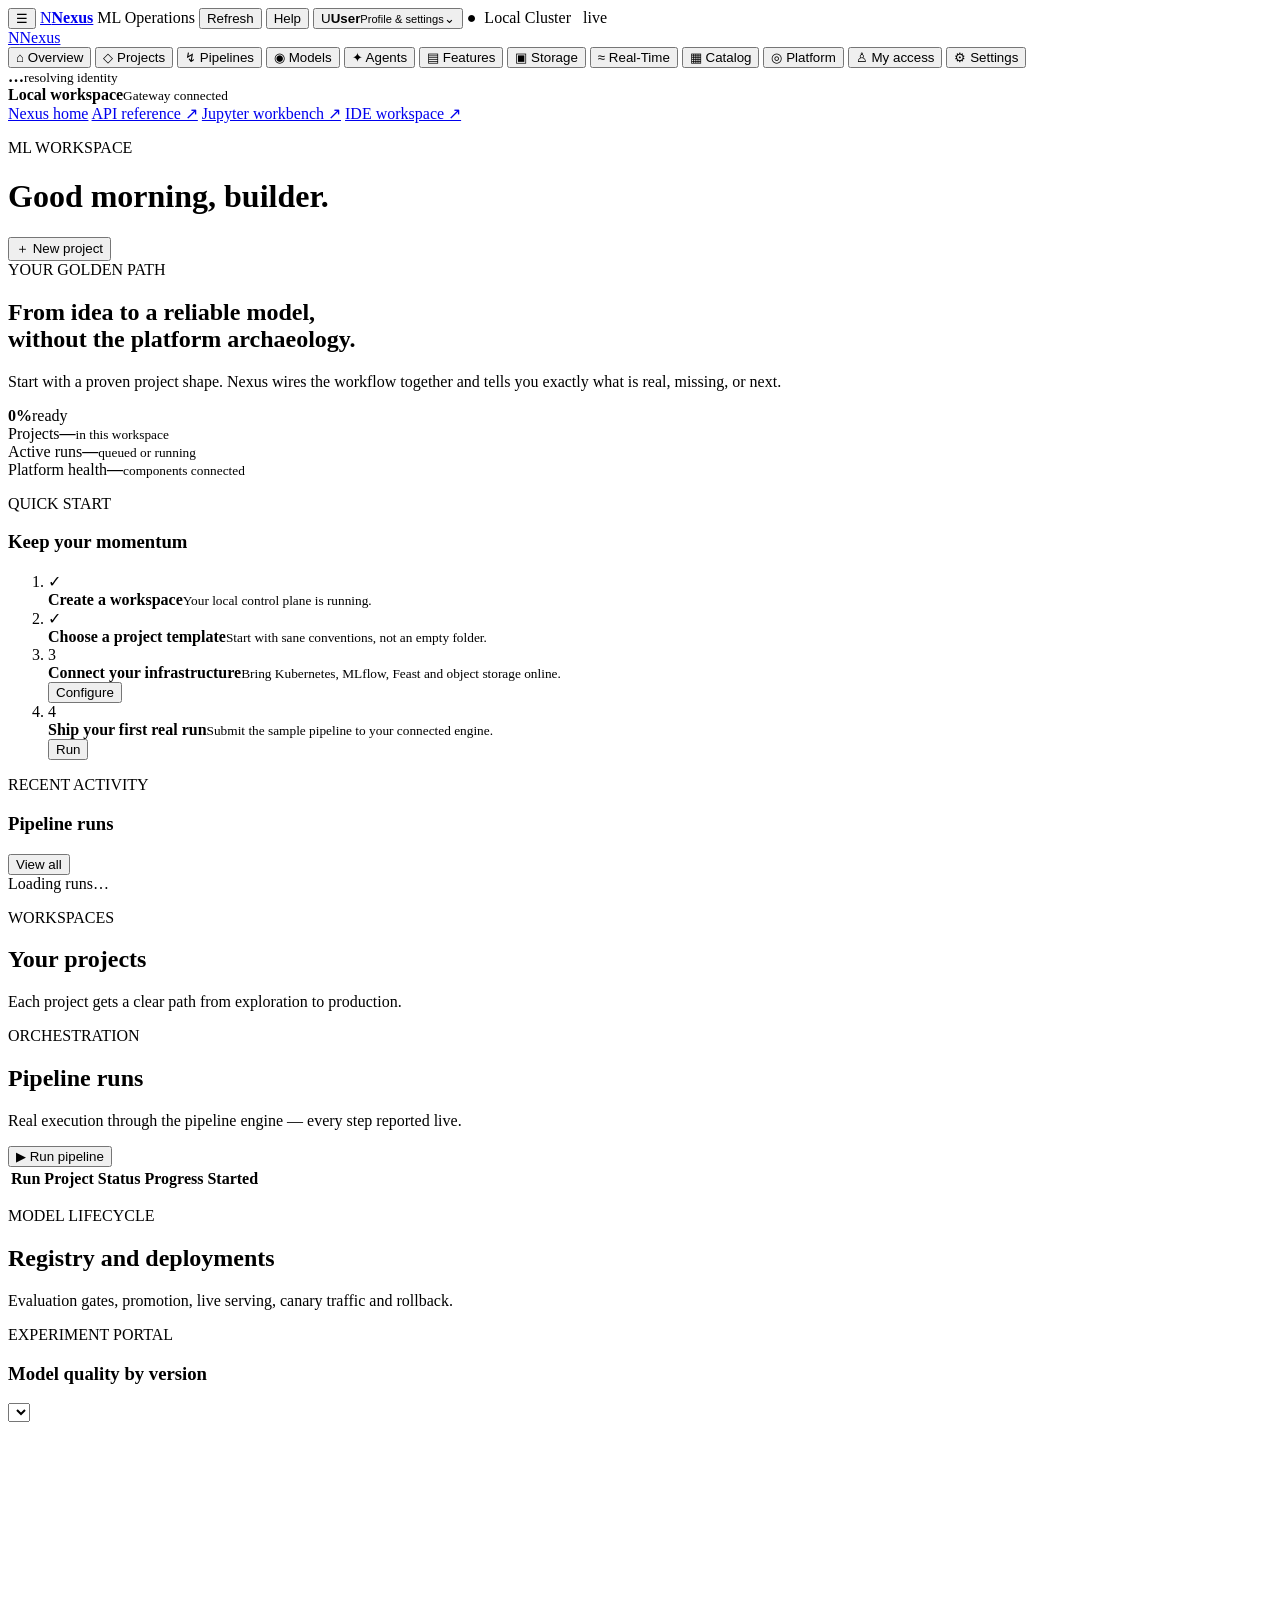
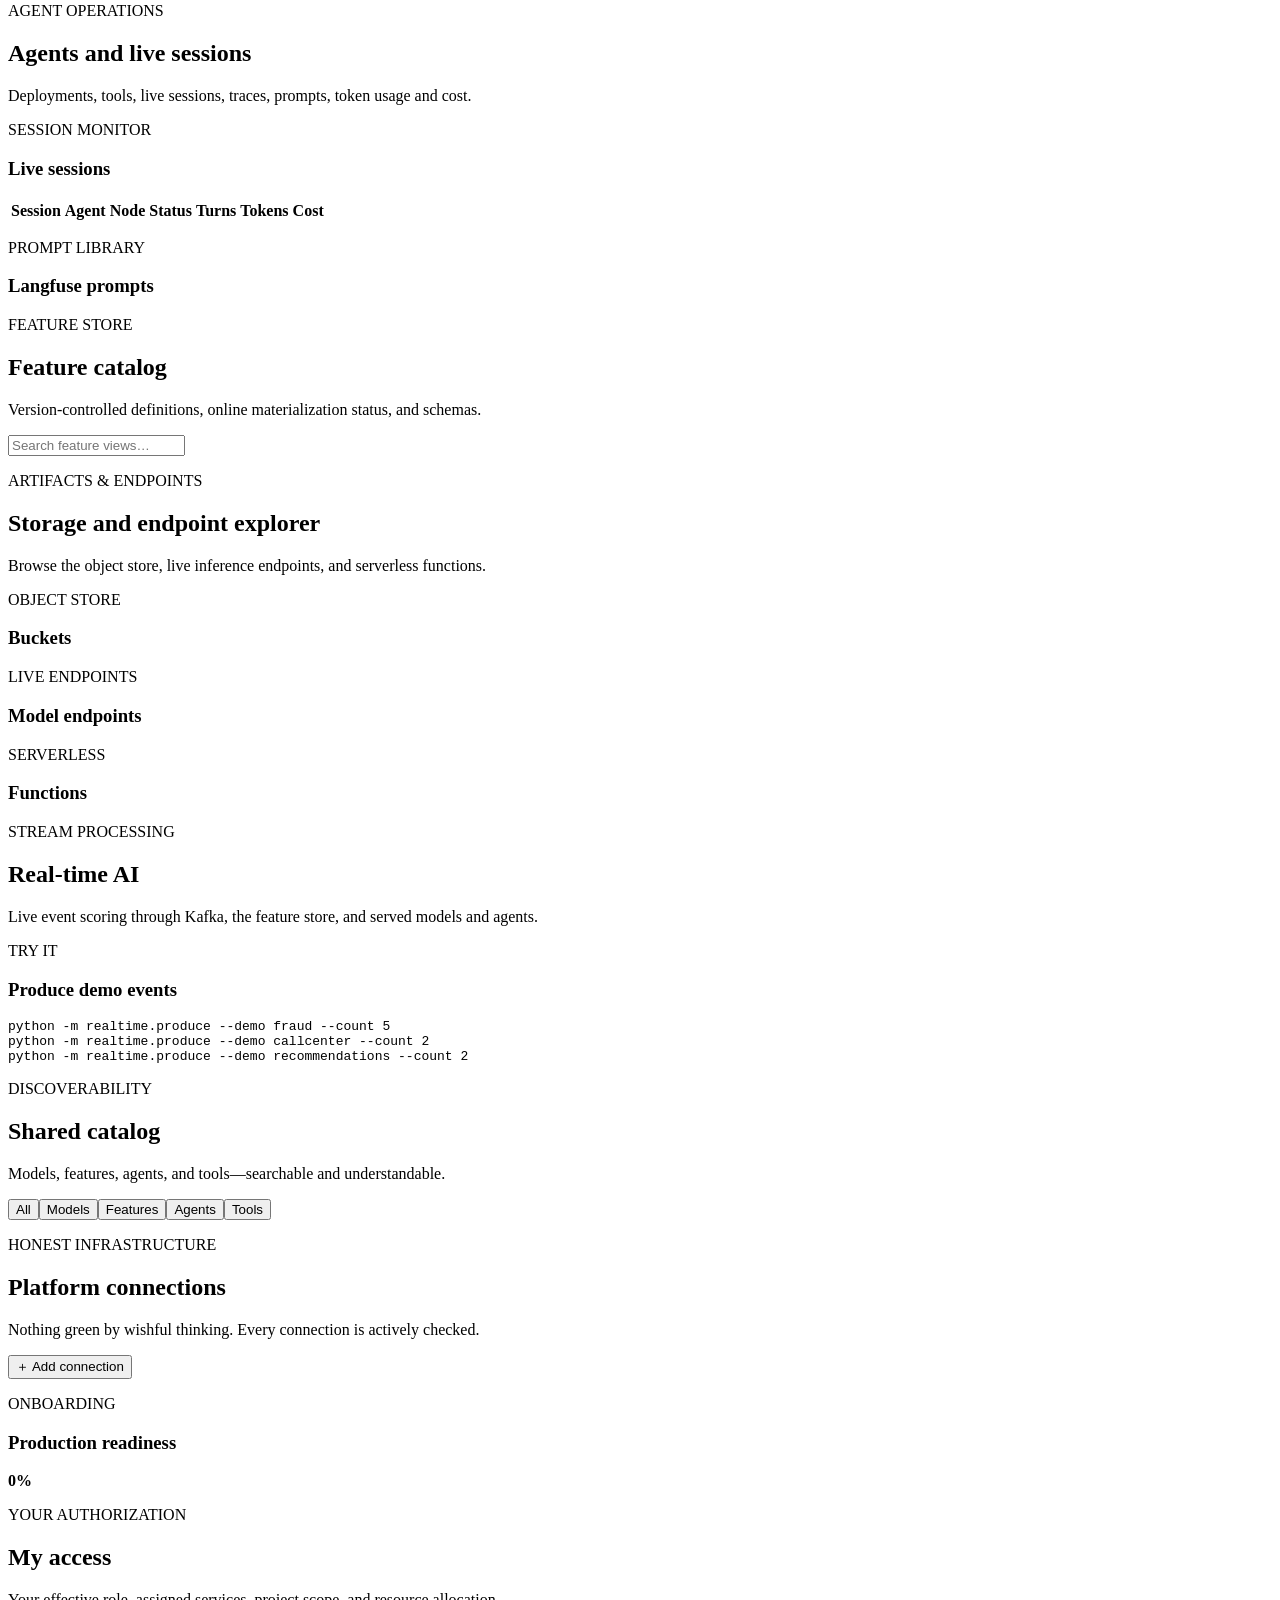
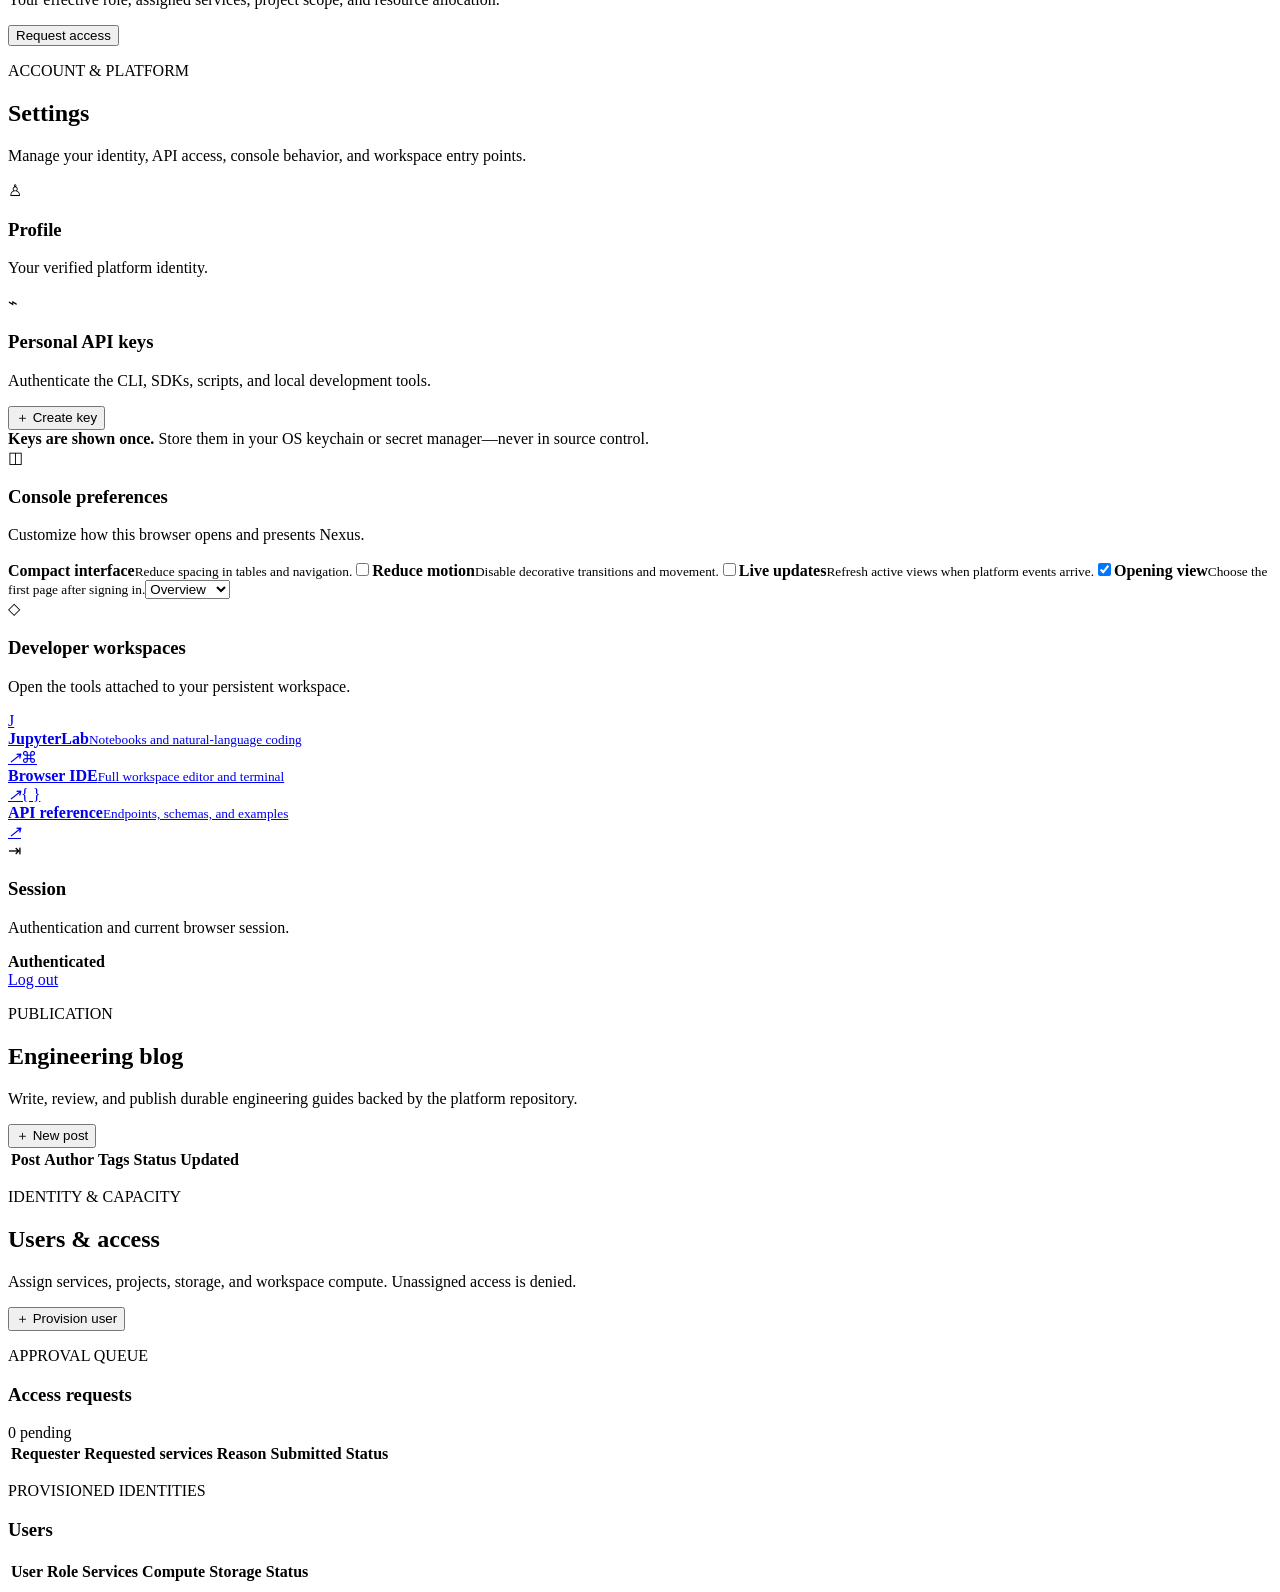
==== commit ff7fac14: "feat(blog): add persisted engineering publication" ====
--- a/go/cmd/gateway/web/console.html
+++ b/go/cmd/gateway/web/console.html
@@ -33,6 +33,7 @@
         <button class="nav-item" data-view="platform"><span>◎</span> Platform</button>
         <button class="nav-item" data-view="profile"><span>♙</span> My access</button>
         <button class="nav-item" data-view="settings"><span>⚙</span> Settings</button>
+        <button class="nav-item" data-view="blogs" data-admin-only hidden><span>✎</span> Engineering blog</button>
         <button class="nav-item" data-view="access" data-admin-only hidden><span>◈</span> Users &amp; access</button>
       </nav>
       <div class="sidebar-footer">
@@ -147,6 +148,11 @@
           <article class="panel settings-card"><div class="settings-card-heading"><span class="settings-icon">◇</span><div><h3>Developer workspaces</h3><p>Open the tools attached to your persistent workspace.</p></div></div><div class="workspace-actions"><a class="button-like" id="settings-jupyter" href="#" target="_blank"><span>J</span><div><b>JupyterLab</b><small>Notebooks and natural-language coding</small></div><i>↗</i></a><a class="button-like" id="settings-ide" href="#" target="_blank"><span>⌘</span><div><b>Browser IDE</b><small>Full workspace editor and terminal</small></div><i>↗</i></a><a class="button-like" href="/api-docs.html" target="_blank"><span>{ }</span><div><b>API reference</b><small>Endpoints, schemas, and examples</small></div><i>↗</i></a></div></article>
           <article class="panel settings-card danger-settings"><div class="settings-card-heading"><span class="settings-icon">⇥</span><div><h3>Session</h3><p>Authentication and current browser session.</p></div></div><div class="session-row"><div><b id="settings-auth-mode">Authenticated</b><small id="settings-session-identity"></small></div><a class="secondary logout-action" href="/auth/logout">Log out</a></div></article>
         </div>
+      </section>
+
+      <section id="blogs" class="view">
+        <div class="section-heading"><div><p class="eyebrow">PUBLICATION</p><h2>Engineering blog</h2><p>Write, review, and publish durable engineering guides backed by the platform repository.</p></div><button class="primary" id="new-blog-post">＋ New post</button></div>
+        <article class="panel table-wrap"><table><thead><tr><th>Post</th><th>Author</th><th>Tags</th><th>Status</th><th>Updated</th><th></th></tr></thead><tbody id="blog-admin-table"></tbody></table></article>
       </section>
 
       <section id="access" class="view">
@@ -229,6 +235,14 @@
   <dialog id="api-token-secret-dialog"><div class="detail-sheet token-secret-sheet"><p class="eyebrow">KEY CREATED</p><h2>Copy your key now</h2><p>This secret will not be shown again.</p><div class="token-secret"><code id="api-token-secret"></code><button id="copy-api-token">Copy</button></div><pre class="hint">export MLAIOPS_TOKEN="your-key"
 mlaiops projects list</pre><div class="form-actions"><button class="primary" type="button" data-dialog-close>I have saved it</button></div></div></dialog>
 
+  <dialog id="blog-editor-dialog">
+    <form id="blog-editor-form" class="provisioning-form blog-editor-form">
+      <header class="modal-header"><p class="eyebrow">ENGINEERING BLOG</p><h2 id="blog-editor-title">New post</h2><p>Markdown is stored in the control-plane repository and rendered safely on the public site.</p></header>
+      <div class="modal-scroll"><input type="hidden" name="id"><div class="blog-editor-grid"><section class="form-section"><div class="form-grid"><label>Title<input name="title" required minlength="5" placeholder="A useful engineering title"></label><label>Slug<input name="slug" placeholder="generated-from-title"></label><label>Status<select name="status"><option value="draft">Draft</option><option value="published">Published</option></select></label></div><div class="form-grid"><label>Author<input name="author" value="Nexus Engineering"></label><label>Tags<input name="tags" placeholder="Jupyter, S3, Infrastructure"></label></div><label>Summary<textarea name="summary" required minlength="20" rows="3" placeholder="What will a reader learn?"></textarea></label></section><section class="form-section"><label>Article Markdown<textarea class="blog-content-editor" name="content" required minlength="100" rows="24" placeholder="# Article title&#10;&#10;Write a detailed, practical engineering guide…"></textarea></label></section></div></div>
+      <footer class="modal-footer"><p class="form-error" id="blog-editor-error"></p><div class="form-actions"><button class="secondary" type="button" data-dialog-close>Cancel</button><button class="primary" type="submit">Save post</button></div></footer>
+    </form>
+  </dialog>
+
   <dialog id="chat-dialog">
     <div class="detail-sheet chat-sheet">
       <p class="eyebrow">AGENT TEST CONSOLE</p><h2 id="chat-agent-name">Agent</h2>
